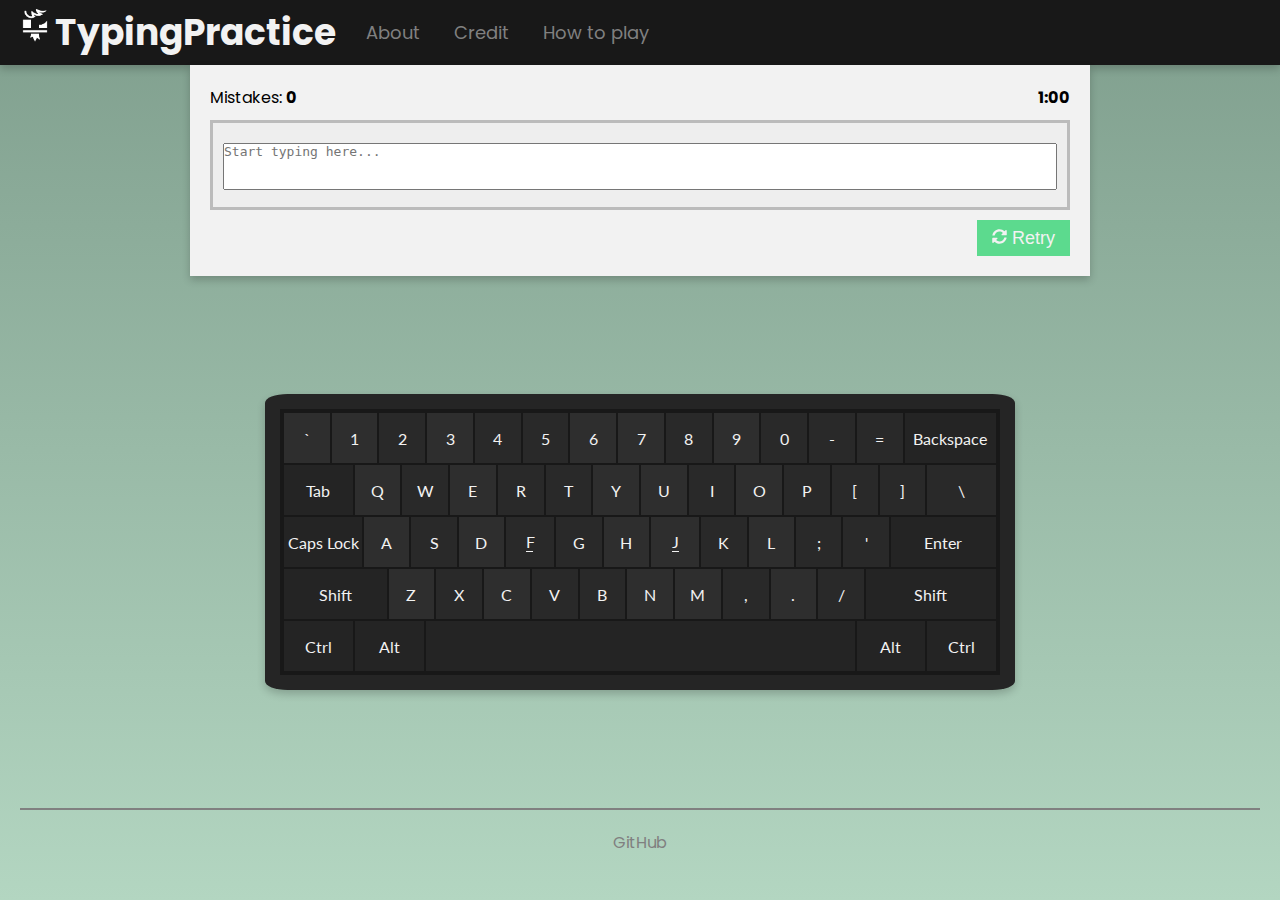
==== index.html @ 2817e71d "Add files via upload" ====
<!DOCTYPE html>
<html lang="en">

    <head>
        <meta charset="UTF-8">
        <meta name="viewport" content="width=device-width, initial-scale=1.0">
        <title>TypingPractice</title>
        <link rel="stylesheet" href="css/style.css">
        <link rel="stylesheet" href="https://fonts.googleapis.com/css?family=Poppins">
        <link rel="icon" type="image/x-icon" href="images/favicon.png">
    </head>

    <body>

        <header>
            <nav>
                <a id="home" href="index.html" onmouseover="hover_h1()" onmouseout="unhover_h1()">
                    <img id="icon" src="images/icon.png" alt="Icon">
                    <h1>TypingPractice</h1>
                </a>
                <div id="hamburger-menu">
                    <div class="bar"></div>
                    <div class="bar"></div>
                    <div class="bar"></div>
                </div>
                <div class="nav-responsive">
                    <a href="about.html">About</a>
                    <a href="credit.html">Credit</a>
                    <a href="howtoplay.html">How to play</a>
                </div>
            </nav>
        </header>

        <main>
            <div id="typing-area">
                <div id="performance-details">
                    <p>Mistakes: <span id="mistakes">0</span></p>
                    <time id="timer"></time>
                </div>
                <div id="text-box">
                    <p id="text-generator"></p>
                    <textarea id="text-input" rows="3" placeholder="Start typing here..."></textarea>
                </div>
                <button id="retry" onclick="resetGame()">
                    <svg xmlns="http://www.w3.org/2000/svg" viewBox="0 0 512 512">
                        <!-- Font Awesome Pro 5.15.4 by @fontawesome - https://fontawesome.com License - https://fontawesome.com/license (Commercial License) -->
                        <path d="M370.72 133.28C339.458 104.008 298.888 87.962 255.848 88c-77.458.068-144.328 53.178-162.791 126.85-1.344 5.363-6.122 9.15-11.651 9.15H24.103c-7.498 0-13.194-6.807-11.807-14.176C33.933 94.924 134.813 8 256 8c66.448 0 126.791 26.136 171.315 68.685L463.03 40.97C478.149 25.851 504 36.559 504 57.941V192c0 13.255-10.745 24-24 24H345.941c-21.382 0-32.09-25.851-16.971-40.971l41.75-41.749zM32 296h134.059c21.382 0 32.09 25.851 16.971 40.971l-41.75 41.75c31.262 29.273 71.835 45.319 114.876 45.28 77.418-.07 144.315-53.144 162.787-126.849 1.344-5.363 6.122-9.15 11.651-9.15h57.304c7.498 0 13.194 6.807 11.807 14.176C478.067 417.076 377.187 504 256 504c-66.448 0-126.791-26.136-171.315-68.685L48.97 471.03C33.851 486.149 8 475.441 8 454.059V320c0-13.255 10.745-24 24-24z"/>
                    </svg>
                    Retry
                </button>
                <div id="result-details">
                    <h2>Result</h2>
                    <hr>
                    <div>
                        <p>Accuracy: <span id="accuracy"></span></p>
                        <p>WPM: <span id="wpm"></span></p>
                    </div>
                    <details>
                        <summary>More details</summary>
                        <p>Details...</p>
                    </details>
                </div>
            </div>

            <div id="keyboard-area">
                <div id="keyboard-box">
                    <div id="keyboard-frame">
                        <div class="keyboard-rows">
                            <span class="key light-theme">`</span>
                            <span class="key light-theme">1</span>
                            <span class="key dark-theme">2</span>
                            <span class="key light-theme">3</span>
                            <span class="key dark-theme">4</span>
                            <span class="key dark-theme">5</span>
                            <span class="key light-theme">6</span>
                            <span class="key light-theme">7</span>
                            <span class="key dark-theme">8</span>
                            <span class="key light-theme">9</span>
                            <span class="key dark-theme">0</span>
                            <span class="key dark-theme">-</span>
                            <span class="key dark-theme">=</span>
                            <span class="key" id="backspace">Backspace</span>
                        </div>
                        <div class="keyboard-rows">
                            <span class="key" id="tab">Tab</span>
                            <span class="key light-theme">Q</span>
                            <span class="key dark-theme">W</span>
                            <span class="key light-theme">E</span>
                            <span class="key dark-theme">R</span>
                            <span class="key dark-theme">T</span>
                            <span class="key light-theme">Y</span>
                            <span class="key light-theme">U</span>
                            <span class="key dark-theme">I</span>
                            <span class="key light-theme">O</span>
                            <span class="key dark-theme">P</span>
                            <span class="key dark-theme">[</span>
                            <span class="key dark-theme">]</span>
                            <span class="key dark-theme" id="backslash">\</span>
                        </div>
                        <div class="keyboard-rows">
                            <span class="key" id="caps-lock">Caps Lock</span> <!-- Caps lock is broken lol -->
                            <span class="key light-theme">A</span>
                            <span class="key dark-theme">S</span>
                            <span class="key light-theme">D</span>
                            <span class="key dark-theme key-bumps-display">F<div class="key-bumps"></div></span>
                            <span class="key dark-theme">G</span>
                            <span class="key light-theme">H</span>
                            <span class="key light-theme key-bumps-display">J<div class="key-bumps"></div></span>
                            <span class="key dark-theme">K</span>
                            <span class="key light-theme">L</span>
                            <span class="key dark-theme">;</span>
                            <span class="key dark-theme">'</span>
                            <span class="key" id="enter">Enter</span>
                        </div>
                        <div class="keyboard-rows">
                            <span class="key" id="shift-left">Shift</span>
                            <span class="key light-theme">Z</span>
                            <span class="key dark-theme">X</span>
                            <span class="key light-theme">C</span>
                            <span class="key dark-theme">V</span>
                            <span class="key dark-theme">B</span>
                            <span class="key light-theme">N</span>
                            <span class="key light-theme">M</span>
                            <span class="key dark-theme">,</span>
                            <span class="key light-theme">.</span>
                            <span class="key dark-theme">/</span>
                            <span class="key" id="shift-right">Shift</span>
                        </div>
                        <div class="keyboard-rows">
                            <span class="key" id="ctrl-left">Ctrl</span>
                            <span class="key" id="alt-left">Alt</span>
                            <span class="key" id="space"></span>
                            <span class="key" id="alt-right">Alt</span>
                            <span class="key" id="ctrl-right">Ctrl</span>
                        </div>
                    </div>
                </div>
            </div>

            <footer>
                <hr>
                <section id="footer-section">
                    <a href="https://github.com/FrumentumMC/TypingPractice">GitHub</a>
                </section>
            </footer>
        </main>

        <script src="javascript/script.js"></script>
        <script src="javascript/game.js"></script>
        <script src="javascript/keyboard.js"></script>
    </body>

</html>
---- css/style.css ----
@import url('https://fonts.googleapis.com/css2?family=Lato:wght@100;300;400;700&display=swap');

* {
    box-sizing: border-box;
    padding: 0;
    margin: 0;
}

body {
    padding: 0;
    margin: 0;
    font-family: "Poppins", sans-serif;
    background: linear-gradient(#7f9e8d, #b3d6c1);
    min-height: 100vh;
}

header {
    background-color: #181818;
    box-shadow: 0 4px 8px 0 rgba(0, 0, 0, 0.2);
}

nav {
    display: flex;
    align-items: center;
}

nav a {
    margin: 5px;
    padding: 0 10px;
    font-size: 1.125em;
    color: #808080;
    text-decoration: none;
}

nav a:hover {color: #f2f2f2;}

main {
    min-height: 90vh;
    width: 100%;
    display: flex;
    justify-content: center;
    flex-flow: row wrap;
    align-content: space-between;
}

time {font-weight: bold;}

textarea {
    resize: none;
    width: 100%;
    font-size: 1em;
}

footer {
    width: 100%;
    padding: 0 20px;
}

footer hr {
    border: solid #808080 1px;
    background-color: #808080;
    margin: 0;
}

.bar {
    width: 25px;
    height: 3px;
    margin: 5px auto;
    background-color: #f2f2f2;
}

.nav-responsive.nav-active {
    display: grid;
    position: absolute;
    padding-bottom: 5px;
    top: 50px;
    width: 100%;
    background-color: #181818;
}

.keyboard-rows {display: flex;}

.key {
    display: flex;
    width: 50px;
    height: 50px;
    margin: 1px;
    justify-content: center;
    align-items: center;
    color: #f2f2f2;
    background-color: #242424;
}

.light-theme {background-color: #2e2e2e;}

.dark-theme {background-color: #292929;}

.key-bumps-display {
    display: grid;
    padding: 15px;
}

.key-bumps {
    width: 7px;
    height: 1px;
    background-color: #f2f2f2;
}

.active-keys {background-color: #c4b637;}

.success {
    color: #181818;
    text-decoration-line: underline;
}

.fail {
    color: #181818;
    background-color: #cc7070;
}

#home {
    display: flex;
    color: #f2f2f2;
}

#home img {
    width: 40px;
    height: 40px;
}

#home:hover {color: #c4b637;}

#hamburger-menu {
    display: none;
    cursor: pointer;
    padding: 11px 15px;
}

#hamburger-menu:hover div {background-color: #c4b637;}

#typing-area {
    max-width: 900px;
    width: 100%;
    margin: auto;
    padding: 20px;
    background-color: #f2f2f2;
    box-shadow: 0 4px 8px 0 rgba(0, 0, 0, 0.2);
}

#page {
    margin-bottom: 20px;
    padding: 20px;
    max-width: 900px;
    width: 100%;
    background-color: #f2f2f2;
    box-shadow: 0 4px 8px 0 rgba(0, 0, 0, 0.2);
}

#performance-details {
    display: flex;
    justify-content: space-between;
}

#performance-details p {margin: 0;}

#performance-details span {font-weight: bold;}

#text-box {
    padding: 10px;
    margin-top: 10px;
    background-color: #eeeeee;
    border: solid #bbbbbb;
}

#text-generator {
    font-size: 1.5em;
    color: #808080;
    padding-bottom: 10px;
}

#retry {
    margin-top: 10px;
    float: right;
    border: none;
    font-size: 1.125em;
    padding: 7.5px 15px;
    color: #f2f2f2;
    background-color: #5cda8e;
}

#retry svg {
    fill: #f2f2f2;
    width: 15px;
}

#result-details {
    display: none;
    padding-top: 60px;
    text-align: center;
}

#result-details hr {margin: 10px 0;}

#result-details div {
    display: flex;
    justify-content: space-around;
}

#result-details span {
    font-weight: bold;
    font-size: 1.5em;
}

#keyboard-area {
    padding: 20px 0;
    width: 100%;
}

#keyboard-box {
    width: 750px;
    margin: auto;
    padding: 15px;
    box-shadow: 0 4px 8px 0 rgba(0, 0, 0, 0.2);
    border-radius: 3%;
    background-color: #252525;
    font-family: "Lato", sans-serif;
}

#keyboard-frame {
    background-color: #181818;
    border: solid #181818;
}

#backspace {width: 100px;}

#tab, #backslash, #ctrl-left, #alt-left, #alt-right, #ctrl-right {width: 75px;}

#caps-lock {width: 86px;}

#enter {width: 116px;}

#shift-left {width: 112px;}

#shift-right {width: 142px;}

#space {width: 468px;}

#footer-section {
    display: flex;
    justify-content: center;
}

#footer-section a {
    margin: 20px 10px;
    color: #808080;
    text-decoration: none;
}

#footer-section a:hover {color: #f2f2f2;}

@media (max-width: 749px) {
    nav {justify-content: space-between;}
    #hamburger-menu {display: block;}
    .nav-responsive {display: none;}
    #keyboard-area {display: none;}
}
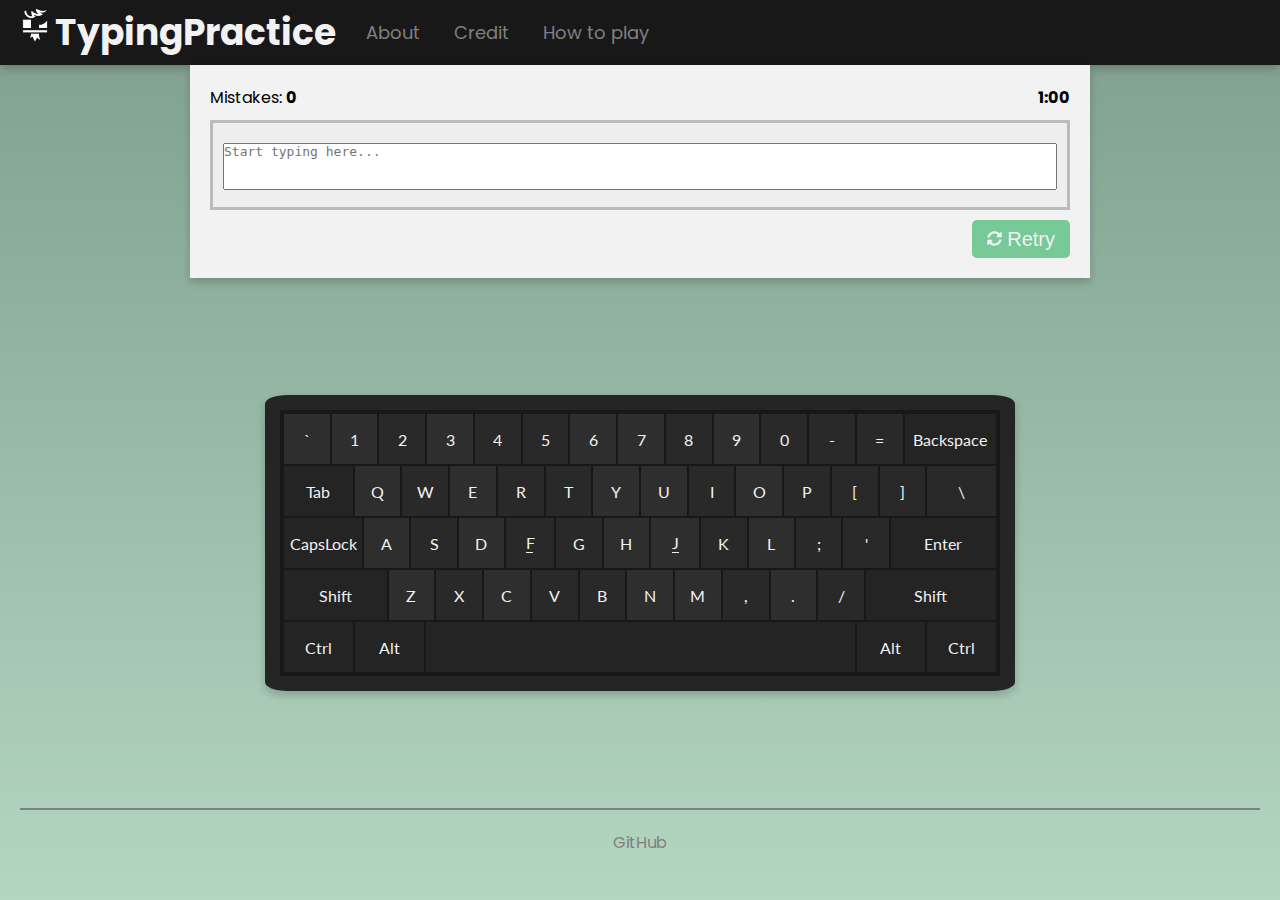
==== commit 33c9bc05: "Add files via upload" ====
--- a/index.html
+++ b/index.html
@@ -34,7 +34,7 @@
         <main>
             <div id="typing-area">
                 <div id="performance-details">
-                    <p>Mistakes: <span id="mistakes">0</span></p>
+                    <p>Mistakes: <strong><span id="mistakes">0</span></strong></p>
                     <time id="timer"></time>
                 </div>
                 <div id="text-box">
@@ -98,7 +98,7 @@
                             <span class="key dark-theme" id="backslash">\</span>
                         </div>
                         <div class="keyboard-rows">
-                            <span class="key" id="caps-lock">Caps Lock</span> <!-- Caps lock is broken lol -->
+                            <span class="key" id="caps-lock">CapsLock</span>
                             <span class="key light-theme">A</span>
                             <span class="key dark-theme">S</span>
                             <span class="key light-theme">D</span>
--- a/css/style.css
+++ b/css/style.css
@@ -1,3 +1,4 @@
+@import url('https://fonts.googleapis.com/css2?family=Roboto+Mono&display=swap');
 @import url('https://fonts.googleapis.com/css2?family=Lato:wght@100;300;400;700&display=swap');
 
 * {
@@ -9,9 +10,9 @@
 body {
     padding: 0;
     margin: 0;
-    font-family: "Poppins", sans-serif;
     background: linear-gradient(#7f9e8d, #b3d6c1);
     min-height: 100vh;
+    font-family: 'Poppins', sans-serif;
 }
 
 header {
@@ -163,8 +164,6 @@
 
 #performance-details p {margin: 0;}
 
-#performance-details span {font-weight: bold;}
-
 #text-box {
     padding: 10px;
     margin-top: 10px;
@@ -173,25 +172,29 @@
 }
 
 #text-generator {
-    font-size: 1.5em;
+    font-size: 1.25em;
     color: #808080;
     padding-bottom: 10px;
+    font-family: 'Roboto Mono', monospace;
 }
 
 #retry {
     margin-top: 10px;
     float: right;
     border: none;
-    font-size: 1.125em;
+    border-radius: 5px;
+    font-size: 1.25em;
     padding: 7.5px 15px;
     color: #f2f2f2;
-    background-color: #5cda8e;
+    background-color: #77c998;
 }
 
 #retry svg {
     fill: #f2f2f2;
     width: 15px;
 }
+
+#retry:hover {background-color: #46dd83;}
 
 #result-details {
     display: none;
@@ -214,6 +217,7 @@
 #keyboard-area {
     padding: 20px 0;
     width: 100%;
+    font-family: 'Lato', sans-serif;
 }
 
 #keyboard-box {
@@ -223,7 +227,6 @@
     box-shadow: 0 4px 8px 0 rgba(0, 0, 0, 0.2);
     border-radius: 3%;
     background-color: #252525;
-    font-family: "Lato", sans-serif;
 }
 
 #keyboard-frame {
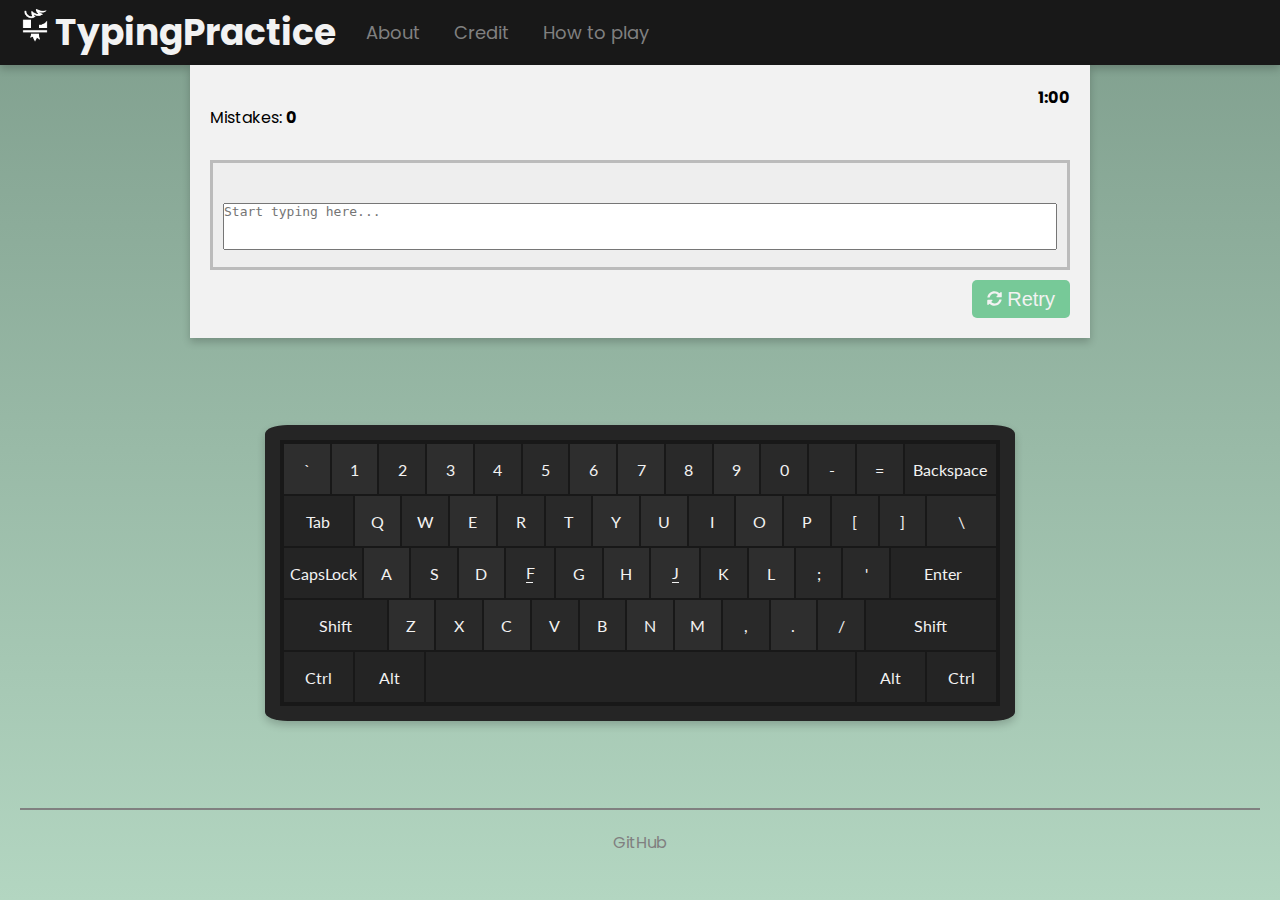
==== commit 8e5cfd9b: "Add files via upload" ====
--- a/index.html
+++ b/index.html
@@ -55,10 +55,9 @@
                         <p>Accuracy: <span id="accuracy"></span></p>
                         <p>WPM: <span id="wpm"></span></p>
                     </div>
-                    <details>
-                        <summary>More details</summary>
-                        <p>Details...</p>
-                    </details>
+                    <div>
+                        <p>Score: <span id="score"></span></p>
+                    </div>
                 </div>
             </div>
 
--- a/css/style.css
+++ b/css/style.css
@@ -155,6 +155,18 @@
     width: 100%;
     background-color: #f2f2f2;
     box-shadow: 0 4px 8px 0 rgba(0, 0, 0, 0.2);
+}
+
+#page h2, p {
+    padding: 20px 0;
+}
+
+#page hr {
+    margin: 20px 0;
+}
+
+#page h3 {
+    padding: 10px 0;
 }
 
 #performance-details {
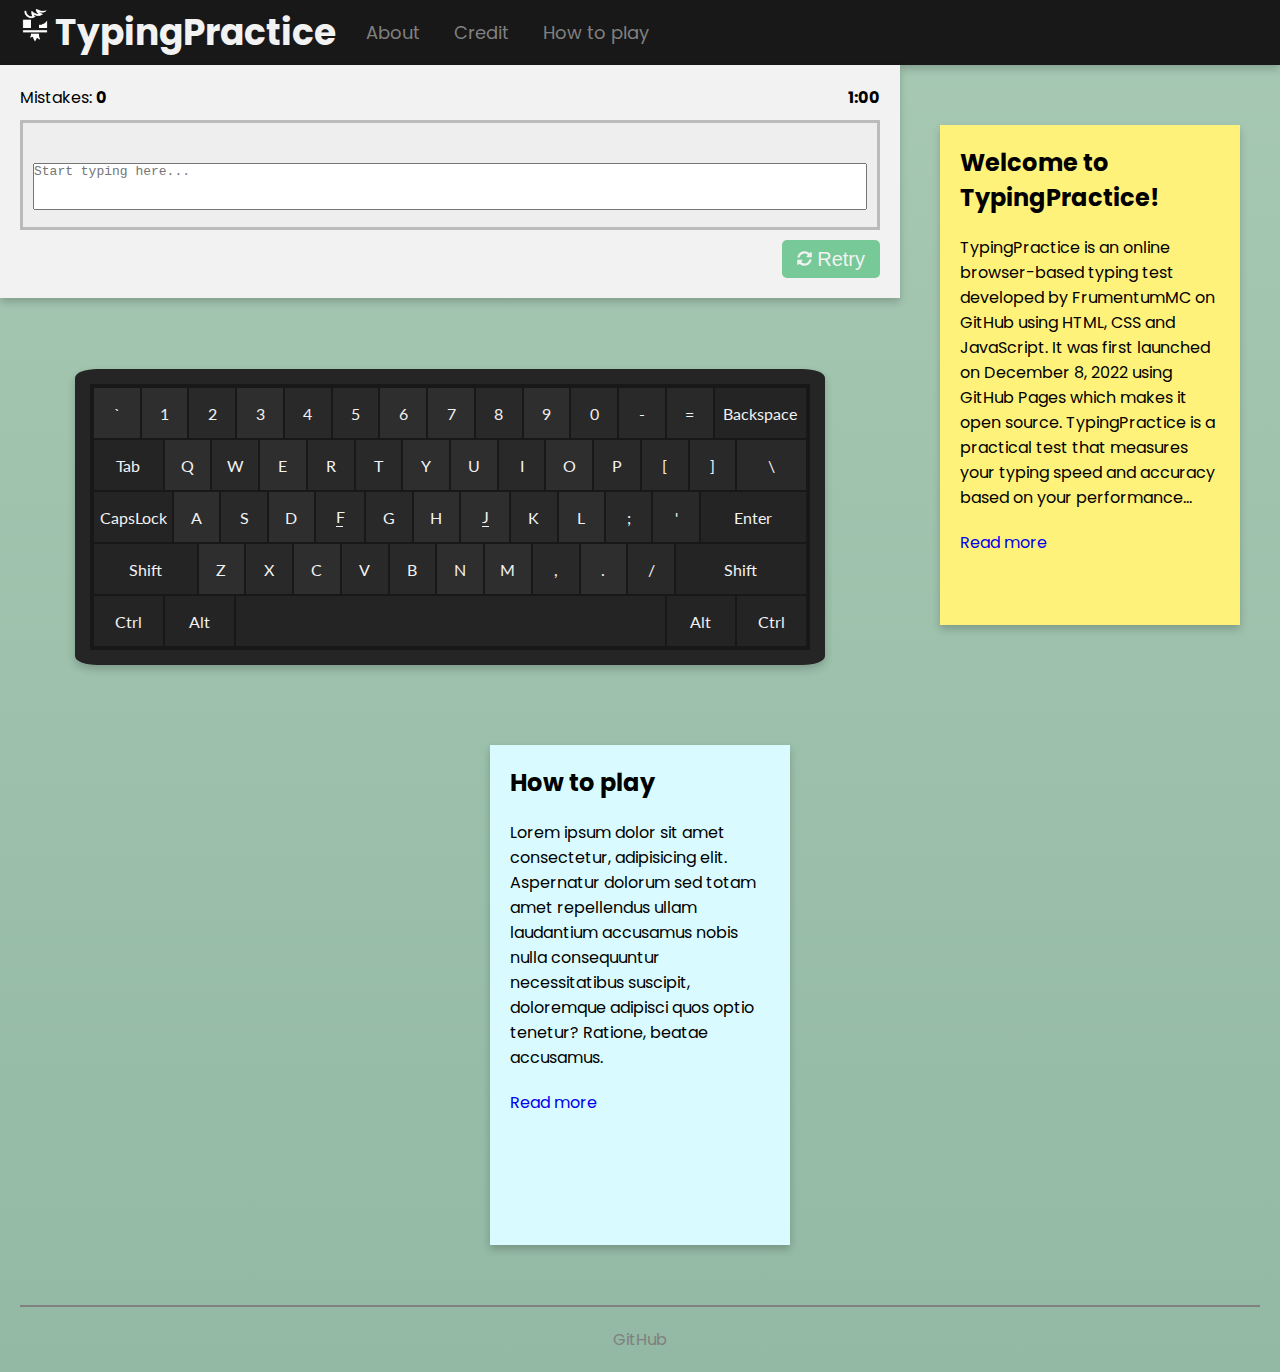
==== commit ef1fa210: "Add files via upload" ====
--- a/index.html
+++ b/index.html
@@ -6,8 +6,7 @@
         <meta name="viewport" content="width=device-width, initial-scale=1.0">
         <title>TypingPractice</title>
         <link rel="stylesheet" href="css/style.css">
-        <link rel="stylesheet" href="https://fonts.googleapis.com/css?family=Poppins">
-        <link rel="icon" type="image/x-icon" href="images/favicon.png">
+        <link rel="icon" type="image/x-icon" href="media/favicon.png">
     </head>
 
     <body>
@@ -15,7 +14,7 @@
         <header>
             <nav>
                 <a id="home" href="index.html" onmouseover="hover_h1()" onmouseout="unhover_h1()">
-                    <img id="icon" src="images/icon.png" alt="Icon">
+                    <img id="icon" src="media/icon.png" alt="Icon">
                     <h1>TypingPractice</h1>
                 </a>
                 <div id="hamburger-menu">
@@ -32,109 +31,129 @@
         </header>
 
         <main>
-            <div id="typing-area">
-                <div id="performance-details">
-                    <p>Mistakes: <strong><span id="mistakes">0</span></strong></p>
-                    <time id="timer"></time>
-                </div>
-                <div id="text-box">
-                    <p id="text-generator"></p>
-                    <textarea id="text-input" rows="3" placeholder="Start typing here..."></textarea>
-                </div>
-                <button id="retry" onclick="resetGame()">
-                    <svg xmlns="http://www.w3.org/2000/svg" viewBox="0 0 512 512">
-                        <!-- Font Awesome Pro 5.15.4 by @fontawesome - https://fontawesome.com License - https://fontawesome.com/license (Commercial License) -->
-                        <path d="M370.72 133.28C339.458 104.008 298.888 87.962 255.848 88c-77.458.068-144.328 53.178-162.791 126.85-1.344 5.363-6.122 9.15-11.651 9.15H24.103c-7.498 0-13.194-6.807-11.807-14.176C33.933 94.924 134.813 8 256 8c66.448 0 126.791 26.136 171.315 68.685L463.03 40.97C478.149 25.851 504 36.559 504 57.941V192c0 13.255-10.745 24-24 24H345.941c-21.382 0-32.09-25.851-16.971-40.971l41.75-41.749zM32 296h134.059c21.382 0 32.09 25.851 16.971 40.971l-41.75 41.75c31.262 29.273 71.835 45.319 114.876 45.28 77.418-.07 144.315-53.144 162.787-126.849 1.344-5.363 6.122-9.15 11.651-9.15h57.304c7.498 0 13.194 6.807 11.807 14.176C478.067 417.076 377.187 504 256 504c-66.448 0-126.791-26.136-171.315-68.685L48.97 471.03C33.851 486.149 8 475.441 8 454.059V320c0-13.255 10.745-24 24-24z"/>
-                    </svg>
-                    Retry
-                </button>
-                <div id="result-details">
-                    <h2>Result</h2>
-                    <hr>
-                    <div>
-                        <p>Accuracy: <span id="accuracy"></span></p>
-                        <p>WPM: <span id="wpm"></span></p>
+            <aside id="welcome">
+                <h2>Welcome to TypingPractice!</h2>
+                <p>TypingPractice is an online browser-based typing test developed by FrumentumMC on GitHub using HTML, CSS and JavaScript. It was first launched on December 8, 2022 using GitHub Pages which makes it open source. TypingPractice is a practical test that measures your typing speed and accuracy based on your performance...</p>
+                <a href="about.html">Read more</a>
+            </aside>
+
+            <section id="practice-area">
+                <div id="typing-area">
+                    <div id="performance-details">
+                        <p>Mistakes: <strong><span id="mistakes">0</span></strong></p>
+                        <time id="timer"></time>
                     </div>
-                    <div>
-                        <p>Score: <span id="score"></span></p>
+                    <div id="text-box">
+                        <p id="text-generator"></p>
+                        <textarea id="text-input" rows="3" placeholder="Start typing here..."></textarea>
                     </div>
-                </div>
-            </div>
-
-            <div id="keyboard-area">
-                <div id="keyboard-box">
-                    <div id="keyboard-frame">
-                        <div class="keyboard-rows">
-                            <span class="key light-theme">`</span>
-                            <span class="key light-theme">1</span>
-                            <span class="key dark-theme">2</span>
-                            <span class="key light-theme">3</span>
-                            <span class="key dark-theme">4</span>
-                            <span class="key dark-theme">5</span>
-                            <span class="key light-theme">6</span>
-                            <span class="key light-theme">7</span>
-                            <span class="key dark-theme">8</span>
-                            <span class="key light-theme">9</span>
-                            <span class="key dark-theme">0</span>
-                            <span class="key dark-theme">-</span>
-                            <span class="key dark-theme">=</span>
-                            <span class="key" id="backspace">Backspace</span>
+                    <button id="retry" onclick="resetGame()">
+                        <svg xmlns="http://www.w3.org/2000/svg" viewBox="0 0 512 512">
+                            <!-- Font Awesome Pro 5.15.4 by @fontawesome - https://fontawesome.com License - https://fontawesome.com/license (Commercial License) -->
+                            <path d="M370.72 133.28C339.458 104.008 298.888 87.962 255.848 88c-77.458.068-144.328 53.178-162.791 126.85-1.344 5.363-6.122 9.15-11.651 9.15H24.103c-7.498 0-13.194-6.807-11.807-14.176C33.933 94.924 134.813 8 256 8c66.448 0 126.791 26.136 171.315 68.685L463.03 40.97C478.149 25.851 504 36.559 504 57.941V192c0 13.255-10.745 24-24 24H345.941c-21.382 0-32.09-25.851-16.971-40.971l41.75-41.749zM32 296h134.059c21.382 0 32.09 25.851 16.971 40.971l-41.75 41.75c31.262 29.273 71.835 45.319 114.876 45.28 77.418-.07 144.315-53.144 162.787-126.849 1.344-5.363 6.122-9.15 11.651-9.15h57.304c7.498 0 13.194 6.807 11.807 14.176C478.067 417.076 377.187 504 256 504c-66.448 0-126.791-26.136-171.315-68.685L48.97 471.03C33.851 486.149 8 475.441 8 454.059V320c0-13.255 10.745-24 24-24z"/>
+                        </svg>
+                        Retry
+                    </button>
+                    <div id="result-details">
+                        <h2>Result</h2>
+                        <hr>
+                        <div>
+                            <p>Accuracy: <span id="accuracy"></span></p>
+                            <p>WPM: <span id="wpm"></span></p>
                         </div>
-                        <div class="keyboard-rows">
-                            <span class="key" id="tab">Tab</span>
-                            <span class="key light-theme">Q</span>
-                            <span class="key dark-theme">W</span>
-                            <span class="key light-theme">E</span>
-                            <span class="key dark-theme">R</span>
-                            <span class="key dark-theme">T</span>
-                            <span class="key light-theme">Y</span>
-                            <span class="key light-theme">U</span>
-                            <span class="key dark-theme">I</span>
-                            <span class="key light-theme">O</span>
-                            <span class="key dark-theme">P</span>
-                            <span class="key dark-theme">[</span>
-                            <span class="key dark-theme">]</span>
-                            <span class="key dark-theme" id="backslash">\</span>
-                        </div>
-                        <div class="keyboard-rows">
-                            <span class="key" id="caps-lock">CapsLock</span>
-                            <span class="key light-theme">A</span>
-                            <span class="key dark-theme">S</span>
-                            <span class="key light-theme">D</span>
-                            <span class="key dark-theme key-bumps-display">F<div class="key-bumps"></div></span>
-                            <span class="key dark-theme">G</span>
-                            <span class="key light-theme">H</span>
-                            <span class="key light-theme key-bumps-display">J<div class="key-bumps"></div></span>
-                            <span class="key dark-theme">K</span>
-                            <span class="key light-theme">L</span>
-                            <span class="key dark-theme">;</span>
-                            <span class="key dark-theme">'</span>
-                            <span class="key" id="enter">Enter</span>
-                        </div>
-                        <div class="keyboard-rows">
-                            <span class="key" id="shift-left">Shift</span>
-                            <span class="key light-theme">Z</span>
-                            <span class="key dark-theme">X</span>
-                            <span class="key light-theme">C</span>
-                            <span class="key dark-theme">V</span>
-                            <span class="key dark-theme">B</span>
-                            <span class="key light-theme">N</span>
-                            <span class="key light-theme">M</span>
-                            <span class="key dark-theme">,</span>
-                            <span class="key light-theme">.</span>
-                            <span class="key dark-theme">/</span>
-                            <span class="key" id="shift-right">Shift</span>
-                        </div>
-                        <div class="keyboard-rows">
-                            <span class="key" id="ctrl-left">Ctrl</span>
-                            <span class="key" id="alt-left">Alt</span>
-                            <span class="key" id="space"></span>
-                            <span class="key" id="alt-right">Alt</span>
-                            <span class="key" id="ctrl-right">Ctrl</span>
+                        <div>
+                            <p>Score: <span id="score"></span></p>
                         </div>
                     </div>
                 </div>
-            </div>
+    
+                <div id="keyboard-area">
+                    <div id="keyboard-box">
+                        <div id="keyboard-frame">
+                            <div class="keyboard-rows">
+                                <span class="key light-theme">`</span>
+                                <span class="key light-theme">1</span>
+                                <span class="key dark-theme">2</span>
+                                <span class="key light-theme">3</span>
+                                <span class="key dark-theme">4</span>
+                                <span class="key dark-theme">5</span>
+                                <span class="key light-theme">6</span>
+                                <span class="key light-theme">7</span>
+                                <span class="key dark-theme">8</span>
+                                <span class="key light-theme">9</span>
+                                <span class="key dark-theme">0</span>
+                                <span class="key dark-theme">-</span>
+                                <span class="key dark-theme">=</span>
+                                <span class="key" id="backspace">Backspace</span>
+                            </div>
+                            <div class="keyboard-rows">
+                                <span class="key" id="tab">Tab</span>
+                                <span class="key light-theme">Q</span>
+                                <span class="key dark-theme">W</span>
+                                <span class="key light-theme">E</span>
+                                <span class="key dark-theme">R</span>
+                                <span class="key dark-theme">T</span>
+                                <span class="key light-theme">Y</span>
+                                <span class="key light-theme">U</span>
+                                <span class="key dark-theme">I</span>
+                                <span class="key light-theme">O</span>
+                                <span class="key dark-theme">P</span>
+                                <span class="key dark-theme">[</span>
+                                <span class="key dark-theme">]</span>
+                                <span class="key dark-theme" id="backslash">\</span>
+                            </div>
+                            <div class="keyboard-rows">
+                                <span class="key" id="caps-lock">CapsLock</span>
+                                <span class="key light-theme">A</span>
+                                <span class="key dark-theme">S</span>
+                                <span class="key light-theme">D</span>
+                                <span class="key dark-theme key-bumps-display">F<div class="key-bumps"></div></span>
+                                <span class="key dark-theme">G</span>
+                                <span class="key light-theme">H</span>
+                                <span class="key light-theme key-bumps-display">J<div class="key-bumps"></div></span>
+                                <span class="key dark-theme">K</span>
+                                <span class="key light-theme">L</span>
+                                <span class="key dark-theme">;</span>
+                                <span class="key dark-theme">'</span>
+                                <span class="key" id="enter">Enter</span>
+                            </div>
+                            <div class="keyboard-rows">
+                                <span class="key" id="shift-left">Shift</span>
+                                <span class="key light-theme">Z</span>
+                                <span class="key dark-theme">X</span>
+                                <span class="key light-theme">C</span>
+                                <span class="key dark-theme">V</span>
+                                <span class="key dark-theme">B</span>
+                                <span class="key light-theme">N</span>
+                                <span class="key light-theme">M</span>
+                                <span class="key dark-theme">,</span>
+                                <span class="key light-theme">.</span>
+                                <span class="key dark-theme">/</span>
+                                <span class="key" id="shift-right">Shift</span>
+                            </div>
+                            <div class="keyboard-rows">
+                                <span class="key" id="ctrl-left">Ctrl</span>
+                                <span class="key" id="alt-left">Alt</span>
+                                <span class="key" id="space"></span>
+                                <span class="key" id="alt-right">Alt</span>
+                                <span class="key" id="ctrl-right">Ctrl</span>
+                            </div>
+                        </div>
+                    </div>
+                </div>
+            </section>
+
+            <aside id="welcome-fixed">
+                <h2>Welcome to TypingPractice!</h2>
+                <p>TypingPractice is an online browser-based typing test developed by FrumentumMC on GitHub using HTML, CSS and JavaScript. It was first launched on December 8, 2022 using GitHub Pages which makes it open source. TypingPractice is a practical test that measures your typing speed and accuracy based on your performance...</p>
+                <a href="about.html">Read more</a>
+            </aside>
+
+            <aside>
+                <h2>How to play</h2>
+                <p>Lorem ipsum dolor sit amet consectetur, adipisicing elit. Aspernatur dolorum sed totam amet repellendus ullam laudantium accusamus nobis nulla consequuntur necessitatibus suscipit, doloremque adipisci quos optio tenetur? Ratione, beatae accusamus.</p>
+                <a href="howtoplay.html">Read more</a>
+            </aside>
 
             <footer>
                 <hr>
--- a/css/style.css
+++ b/css/style.css
@@ -1,5 +1,6 @@
-@import url('https://fonts.googleapis.com/css2?family=Roboto+Mono&display=swap');
-@import url('https://fonts.googleapis.com/css2?family=Lato:wght@100;300;400;700&display=swap');
+@import url('https://fonts.googleapis.com/css2?family=Lato&family=Poppins&family=Roboto+Mono&display=swap');
+@import url('https://fonts.googleapis.com/css2?family=Lato&family=Roboto+Mono&display=swap');
+@import url('https://fonts.googleapis.com/css2?family=Lato&display=swap');
 
 * {
     box-sizing: border-box;
@@ -10,7 +11,7 @@
 body {
     padding: 0;
     margin: 0;
-    background: linear-gradient(#7f9e8d, #b3d6c1);
+    background: linear-gradient(#a7c9b4, #93b8a3);
     min-height: 100vh;
     font-family: 'Poppins', sans-serif;
 }
@@ -43,6 +44,18 @@
     flex-flow: row wrap;
     align-content: space-between;
 }
+
+aside {
+    height: 500px;
+    max-width: 300px;
+    width: 100%;
+    margin: 60px auto;
+    padding: 20px;
+    background-color: #d9fbff;
+    box-shadow: 0 4px 8px 0 rgba(0, 0, 0, 0.2);
+}
+
+aside a {text-decoration: none;}
 
 time {font-weight: bold;}
 
@@ -139,8 +152,17 @@
 
 #hamburger-menu:hover div {background-color: #c4b637;}
 
+#welcome {background-color: #fff27b;}
+
+#practice-area {
+    min-height: 50vh;
+    max-width: 900px;
+    display: flex;
+    flex-flow: row wrap;
+    align-content: space-between;
+}
+
 #typing-area {
-    max-width: 900px;
     width: 100%;
     margin: auto;
     padding: 20px;
@@ -174,7 +196,7 @@
     justify-content: space-between;
 }
 
-#performance-details p {margin: 0;}
+#performance-details p {padding: 0;}
 
 #text-box {
     padding: 10px;
@@ -260,6 +282,11 @@
 
 #space {width: 468px;}
 
+#welcome-fixed {
+    display: none;
+    background-color: #fff27b;
+}
+
 #footer-section {
     display: flex;
     justify-content: center;
@@ -278,4 +305,9 @@
     #hamburger-menu {display: block;}
     .nav-responsive {display: none;}
     #keyboard-area {display: none;}
+}
+
+@media (max-width: 1580px) {
+    #welcome {display: none;}
+    #welcome-fixed {display: block;}
 }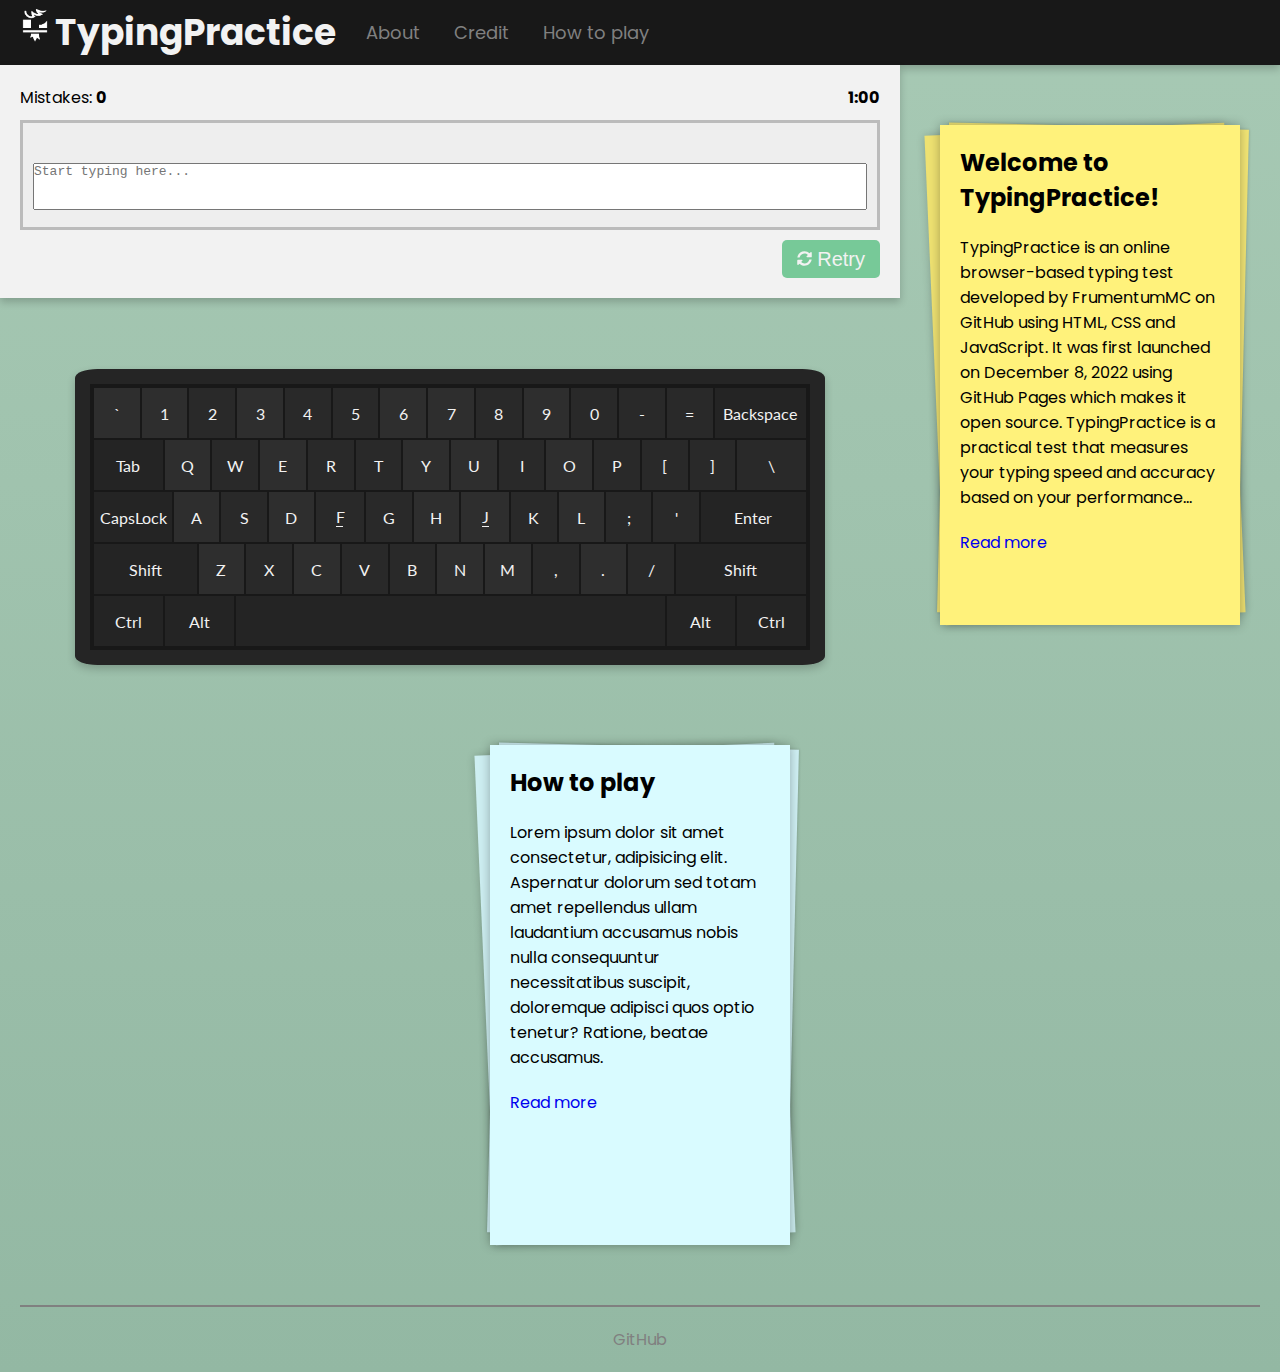
==== commit 0327c5d8: "Add files via upload" ====
--- a/index.html
+++ b/index.html
@@ -66,7 +66,7 @@
                         </div>
                     </div>
                 </div>
-    
+
                 <div id="keyboard-area">
                     <div id="keyboard-box">
                         <div id="keyboard-frame">
--- a/css/style.css
+++ b/css/style.css
@@ -50,9 +50,34 @@
     max-width: 300px;
     width: 100%;
     margin: 60px auto;
+    position: relative;
     padding: 20px;
     background-color: #d9fbff;
-    box-shadow: 0 4px 8px 0 rgba(0, 0, 0, 0.2);
+    box-shadow: 0 0 10px rgba(0, 0, 0, 0.3);
+}
+
+aside:before, aside:after {
+    content: "";
+    height: 98%;
+    position: absolute;
+    width: 100%;
+    z-index: -1;
+}
+
+aside:before {
+    background: #cdeef1;
+    box-shadow: 0 0 8px rgba(0, 0, 0, 0.2);
+    left: -5px;
+    top: 4px;
+    transform: rotate(-2.5deg);
+}
+
+aside:after {
+    background: #d0f1f5;
+    box-shadow: 0 0 3px rgba(0, 0, 0, 0.2);
+    right: -3px;
+    top: 1px;
+    transform: rotate(1.4deg);
 }
 
 aside a {text-decoration: none;}
@@ -90,6 +115,12 @@
     top: 50px;
     width: 100%;
     background-color: #181818;
+}
+
+.strong-link {
+    color: #000000;
+    text-decoration: none;
+    font-weight: bold;
 }
 
 .keyboard-rows {display: flex;}
@@ -153,6 +184,22 @@
 #hamburger-menu:hover div {background-color: #c4b637;}
 
 #welcome {background-color: #fff27b;}
+
+#welcome:before {
+    background: #eee171;
+    box-shadow: 0 0 8px rgba(0, 0, 0, 0.2);
+    left: -5px;
+    top: 4px;
+    transform: rotate(-2.5deg);
+}
+
+#welcome:after {
+    background: #f3e675;
+    box-shadow: 0 0 3px rgba(0, 0, 0, 0.2);
+    right: -3px;
+    top: 1px;
+    transform: rotate(1.4deg);
+}
 
 #practice-area {
     min-height: 50vh;
@@ -287,6 +334,22 @@
     background-color: #fff27b;
 }
 
+#welcome-fixed:before {
+    background: #eee171;
+    box-shadow: 0 0 8px rgba(0, 0, 0, 0.2);
+    left: -5px;
+    top: 4px;
+    transform: rotate(-2.5deg);
+}
+
+#welcome-fixed:after {
+    background: #f3e675;
+    box-shadow: 0 0 3px rgba(0, 0, 0, 0.2);
+    right: -3px;
+    top: 1px;
+    transform: rotate(1.4deg);
+}
+
 #footer-section {
     display: flex;
     justify-content: center;
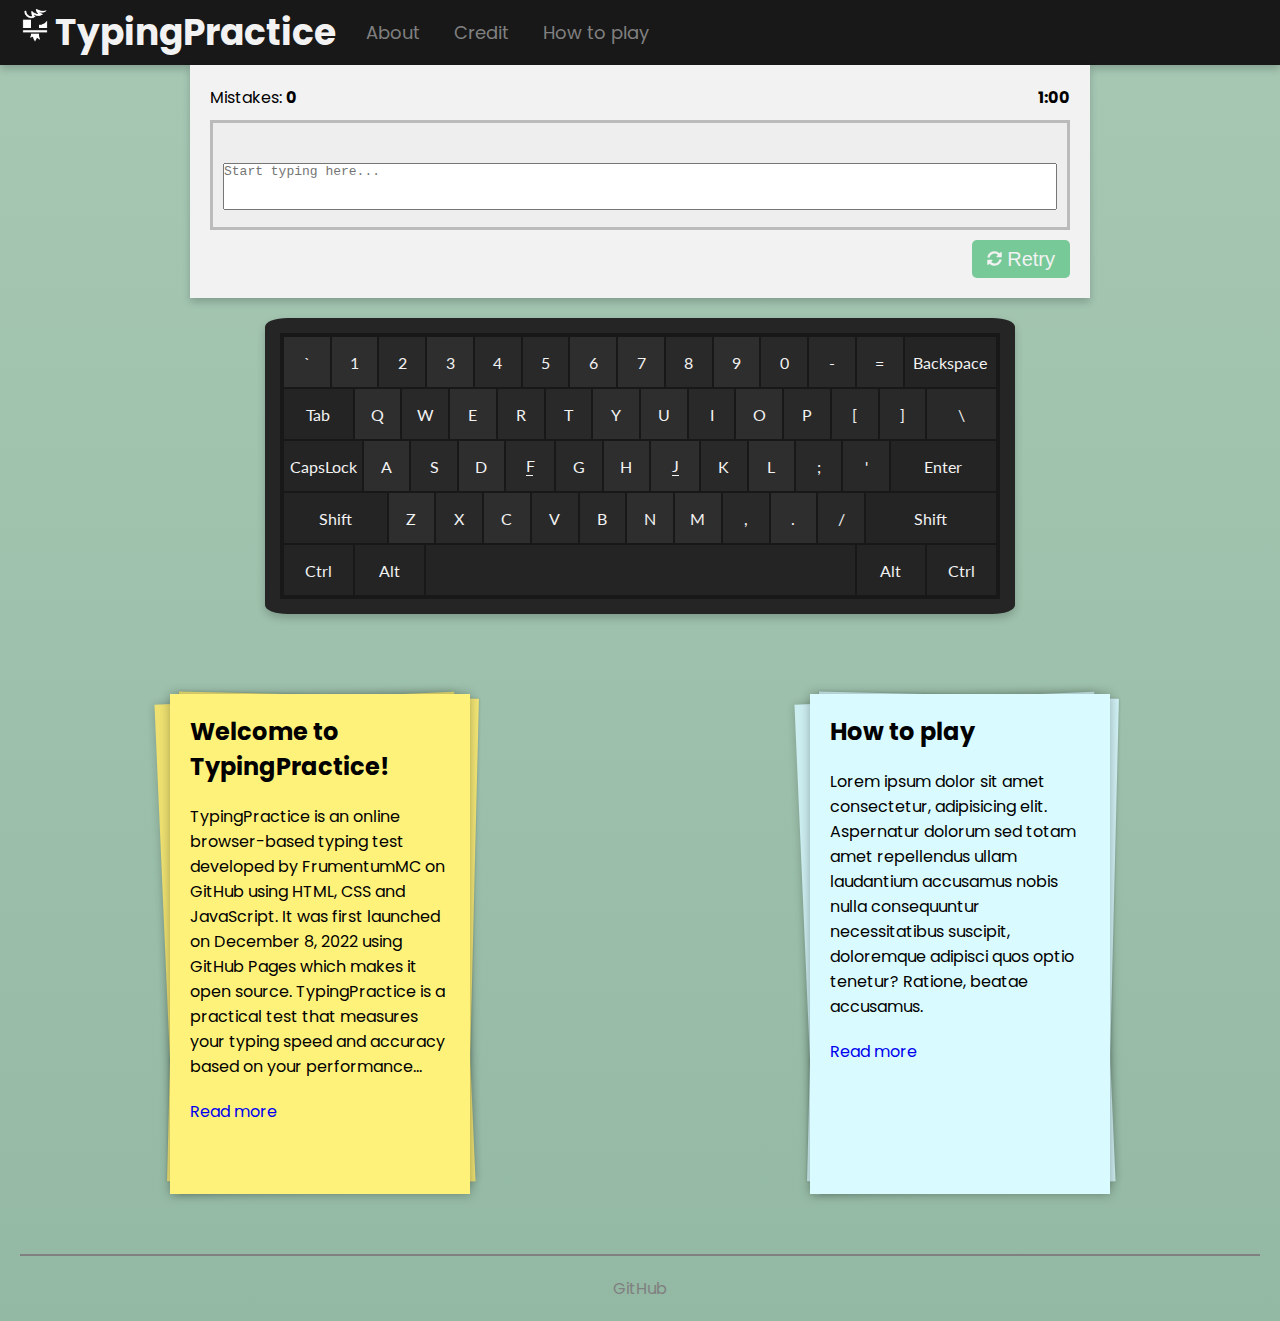
==== commit 8feb0104: "Add files via upload" ====
--- a/index.html
+++ b/index.html
@@ -143,17 +143,25 @@
                 </div>
             </section>
 
-            <aside id="welcome-fixed">
-                <h2>Welcome to TypingPractice!</h2>
-                <p>TypingPractice is an online browser-based typing test developed by FrumentumMC on GitHub using HTML, CSS and JavaScript. It was first launched on December 8, 2022 using GitHub Pages which makes it open source. TypingPractice is a practical test that measures your typing speed and accuracy based on your performance...</p>
-                <a href="about.html">Read more</a>
-            </aside>
-
-            <aside>
+            <aside id="howtoplay">
                 <h2>How to play</h2>
                 <p>Lorem ipsum dolor sit amet consectetur, adipisicing elit. Aspernatur dolorum sed totam amet repellendus ullam laudantium accusamus nobis nulla consequuntur necessitatibus suscipit, doloremque adipisci quos optio tenetur? Ratione, beatae accusamus.</p>
                 <a href="howtoplay.html">Read more</a>
             </aside>
+
+            <section id="aside-fixed">
+                <aside id="welcome-fixed">
+                    <h2>Welcome to TypingPractice!</h2>
+                    <p>TypingPractice is an online browser-based typing test developed by FrumentumMC on GitHub using HTML, CSS and JavaScript. It was first launched on December 8, 2022 using GitHub Pages which makes it open source. TypingPractice is a practical test that measures your typing speed and accuracy based on your performance...</p>
+                    <a href="about.html">Read more</a>
+                </aside>
+
+                <aside id="howtoplay-fixed">
+                    <h2>How to play</h2>
+                    <p>Lorem ipsum dolor sit amet consectetur, adipisicing elit. Aspernatur dolorum sed totam amet repellendus ullam laudantium accusamus nobis nulla consequuntur necessitatibus suscipit, doloremque adipisci quos optio tenetur? Ratione, beatae accusamus.</p>
+                    <a href="howtoplay.html">Read more</a>
+                </aside>
+            </section>
 
             <footer>
                 <hr>
--- a/css/style.css
+++ b/css/style.css
@@ -52,7 +52,6 @@
     margin: 60px auto;
     position: relative;
     padding: 20px;
-    background-color: #d9fbff;
     box-shadow: 0 0 10px rgba(0, 0, 0, 0.3);
 }
 
@@ -62,22 +61,6 @@
     position: absolute;
     width: 100%;
     z-index: -1;
-}
-
-aside:before {
-    background: #cdeef1;
-    box-shadow: 0 0 8px rgba(0, 0, 0, 0.2);
-    left: -5px;
-    top: 4px;
-    transform: rotate(-2.5deg);
-}
-
-aside:after {
-    background: #d0f1f5;
-    box-shadow: 0 0 3px rgba(0, 0, 0, 0.2);
-    right: -3px;
-    top: 1px;
-    transform: rotate(1.4deg);
 }
 
 aside a {text-decoration: none;}
@@ -329,10 +312,27 @@
 
 #space {width: 468px;}
 
-#welcome-fixed {
-    display: none;
-    background-color: #fff27b;
-}
+#howtoplay {background-color: #d9fbff;}
+
+#howtoplay:before {
+    background: #cdeef1;
+    box-shadow: 0 0 8px rgba(0, 0, 0, 0.2);
+    left: -5px;
+    top: 4px;
+    transform: rotate(-2.5deg);
+}
+
+#howtoplay:after {
+    background: #d0f1f5;
+    box-shadow: 0 0 3px rgba(0, 0, 0, 0.2);
+    right: -3px;
+    top: 1px;
+    transform: rotate(1.4deg);
+}
+
+#aside-fixed {display: none;}
+
+#welcome-fixed {background-color: #fff27b;}
 
 #welcome-fixed:before {
     background: #eee171;
@@ -350,6 +350,24 @@
     transform: rotate(1.4deg);
 }
 
+#howtoplay-fixed {background-color: #d9fbff;}
+
+#howtoplay-fixed:before {
+    background: #cdeef1;
+    box-shadow: 0 0 8px rgba(0, 0, 0, 0.2);
+    left: -5px;
+    top: 4px;
+    transform: rotate(-2.5deg);
+}
+
+#howtoplay-fixed:after {
+    background: #d0f1f5;
+    box-shadow: 0 0 3px rgba(0, 0, 0, 0.2);
+    right: -3px;
+    top: 1px;
+    transform: rotate(1.4deg);
+}
+
 #footer-section {
     display: flex;
     justify-content: center;
@@ -362,6 +380,15 @@
 }
 
 #footer-section a:hover {color: #f2f2f2;}
+
+@media (max-width: 1580px) {
+    #aside-fixed {
+        display: flex;
+        width: 100%;
+    }
+    #welcome {display: none;}
+    #howtoplay {display: none;}
+}
 
 @media (max-width: 749px) {
     nav {justify-content: space-between;}
@@ -370,7 +397,6 @@
     #keyboard-area {display: none;}
 }
 
-@media (max-width: 1580px) {
-    #welcome {display: none;}
-    #welcome-fixed {display: block;}
+@media (max-width: 670px) {
+    #aside-fixed {display: block;}
 }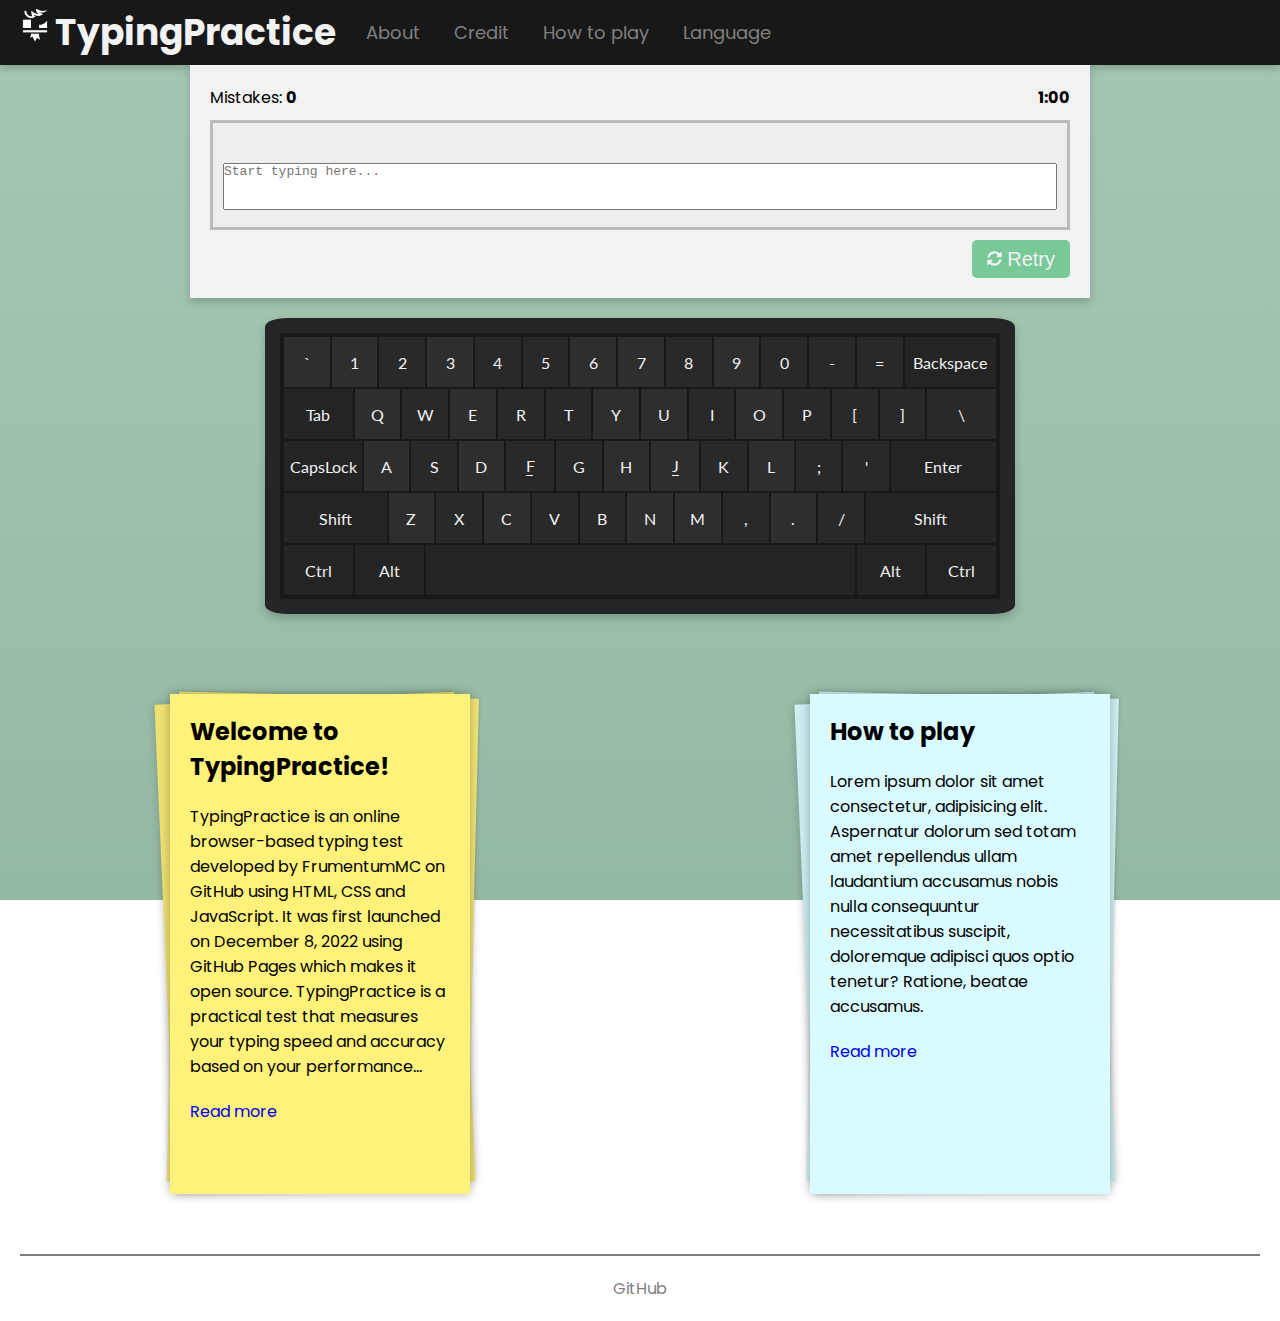
==== commit 5b4ebc88: "Add files via upload" ====
--- a/index.html
+++ b/index.html
@@ -5,7 +5,7 @@
         <meta charset="UTF-8">
         <meta name="viewport" content="width=device-width, initial-scale=1.0">
         <title>TypingPractice</title>
-        <link rel="stylesheet" href="css/style.css">
+        <link rel="stylesheet" type="text/css" href="css/style.css">
         <link rel="icon" type="image/x-icon" href="media/favicon.png">
     </head>
 
@@ -26,6 +26,12 @@
                     <a href="about.html">About</a>
                     <a href="credit.html">Credit</a>
                     <a href="howtoplay.html">How to play</a>
+                    <span id="dropdown">
+                        <button class="dropbtn" onclick="languageDropdown()">Language</button>
+                        <div class="dropdown-content" id="dropdown-id">
+                            <span id="google_translate_element"></span>
+                        </div>
+                    </span>
                 </div>
             </nav>
         </header>
@@ -171,9 +177,10 @@
             </footer>
         </main>
 
-        <script src="javascript/script.js"></script>
-        <script src="javascript/game.js"></script>
-        <script src="javascript/keyboard.js"></script>
+        <script type="text/javascript" src="javascript/script.js"></script>
+        <script type="text/javascript" src="javascript/game.js"></script>
+        <script type="text/javascript" src="javascript/keyboard.js"></script>
+        <script type="text/javascript" src="https://translate.google.com/translate_a/element.js?cb=googleTranslateElementInit"></script>
     </body>
 
 </html>--- a/css/style.css
+++ b/css/style.css
@@ -12,6 +12,8 @@
     padding: 0;
     margin: 0;
     background: linear-gradient(#a7c9b4, #93b8a3);
+    background-repeat: no-repeat;
+    background-attachment: fixed;
     min-height: 100vh;
     font-family: 'Poppins', sans-serif;
 }
@@ -34,7 +36,7 @@
     text-decoration: none;
 }
 
-nav a:hover {color: #f2f2f2;}
+nav a:hover, .dropbtn:hover {color: #f2f2f2;}
 
 main {
     min-height: 90vh;
@@ -99,6 +101,23 @@
     width: 100%;
     background-color: #181818;
 }
+
+.dropbtn {
+    border: none;
+    margin: 5px;
+    padding: 0 10px;
+    font-size: 1.125em;
+    font-family: 'Poppins', sans-serif;
+    color: #808080;
+    background-color: #181818;
+}
+
+.dropdown-content {
+    display: none;
+    position: absolute;
+}
+
+.show-dropdown {display: block;}
 
 .strong-link {
     color: #000000;
@@ -165,6 +184,11 @@
 }
 
 #hamburger-menu:hover div {background-color: #c4b637;}
+
+#dropdown {
+    position: relative;
+    display: inline-block;
+}
 
 #welcome {background-color: #fff27b;}
 
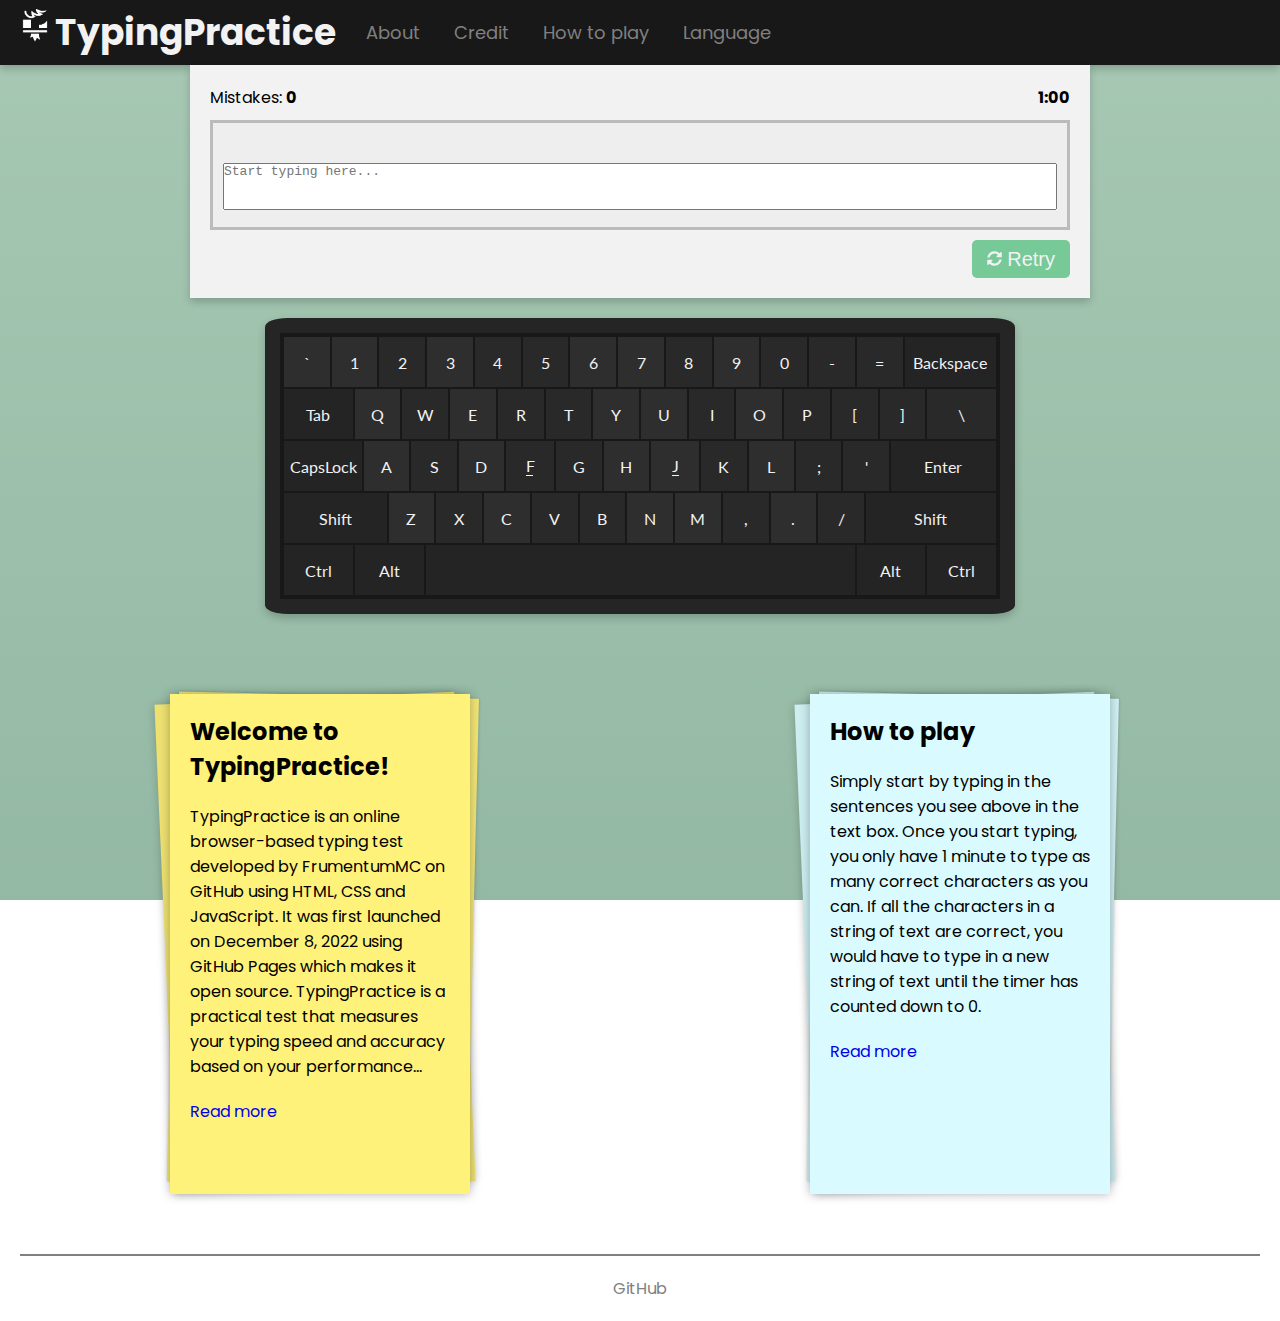
==== commit 99dfd8f5: "Add files via upload" ====
--- a/index.html
+++ b/index.html
@@ -5,16 +5,16 @@
         <meta charset="UTF-8">
         <meta name="viewport" content="width=device-width, initial-scale=1.0">
         <title>TypingPractice</title>
-        <link rel="stylesheet" type="text/css" href="css/style.css">
-        <link rel="icon" type="image/x-icon" href="media/favicon.png">
+        <link rel="stylesheet" type="text/css" href="https://frumentummc.github.io/TypingPractice/css/style.css">
+        <link rel="icon" type="image/x-icon" href="https://frumentummc.github.io/TypingPractice/media/favicon.png">
     </head>
 
     <body>
 
         <header>
             <nav>
-                <a id="home" href="index.html" onmouseover="hover_h1()" onmouseout="unhover_h1()">
-                    <img id="icon" src="media/icon.png" alt="Icon">
+                <a id="home" href="https://frumentummc.github.io/TypingPractice/" onmouseover="hover_h1()" onmouseout="unhover_h1()">
+                    <img id="icon" src="https://frumentummc.github.io/TypingPractice/media/icon.png" alt="Icon">
                     <h1>TypingPractice</h1>
                 </a>
                 <div id="hamburger-menu">
@@ -23,9 +23,9 @@
                     <div class="bar"></div>
                 </div>
                 <div class="nav-responsive">
-                    <a href="about.html">About</a>
-                    <a href="credit.html">Credit</a>
-                    <a href="howtoplay.html">How to play</a>
+                    <a href="https://frumentummc.github.io/TypingPractice/about.html">About</a>
+                    <a href="https://frumentummc.github.io/TypingPractice/credit.html">Credit</a>
+                    <a href="https://frumentummc.github.io/TypingPractice/howtoplay.html">How to play</a>
                     <span id="dropdown">
                         <button class="dropbtn" onclick="languageDropdown()">Language</button>
                         <div class="dropdown-content" id="dropdown-id">
@@ -40,7 +40,7 @@
             <aside id="welcome">
                 <h2>Welcome to TypingPractice!</h2>
                 <p>TypingPractice is an online browser-based typing test developed by FrumentumMC on GitHub using HTML, CSS and JavaScript. It was first launched on December 8, 2022 using GitHub Pages which makes it open source. TypingPractice is a practical test that measures your typing speed and accuracy based on your performance...</p>
-                <a href="about.html">Read more</a>
+                <a href="https://frumentummc.github.io/TypingPractice/about.html">Read more</a>
             </aside>
 
             <section id="practice-area">
@@ -50,7 +50,7 @@
                         <time id="timer"></time>
                     </div>
                     <div id="text-box">
-                        <p id="text-generator"></p>
+                        <p id="text-generator" onmousedown="return false" onselectstart="return false"></p>
                         <textarea id="text-input" rows="3" placeholder="Start typing here..."></textarea>
                     </div>
                     <button id="retry" onclick="resetGame()">
@@ -151,21 +151,21 @@
 
             <aside id="howtoplay">
                 <h2>How to play</h2>
-                <p>Lorem ipsum dolor sit amet consectetur, adipisicing elit. Aspernatur dolorum sed totam amet repellendus ullam laudantium accusamus nobis nulla consequuntur necessitatibus suscipit, doloremque adipisci quos optio tenetur? Ratione, beatae accusamus.</p>
-                <a href="howtoplay.html">Read more</a>
+                <p>Simply start by typing in the sentences you see above in the text box. Once you start typing, you only have 1 minute to type as many correct characters as you can. If all the characters in a string of text are correct, you would have to type in a new string of text until the timer has counted down to 0.</p>
+                <a href="https://frumentummc.github.io/TypingPractice/howtoplay.html">Read more</a>
             </aside>
 
             <section id="aside-fixed">
                 <aside id="welcome-fixed">
                     <h2>Welcome to TypingPractice!</h2>
                     <p>TypingPractice is an online browser-based typing test developed by FrumentumMC on GitHub using HTML, CSS and JavaScript. It was first launched on December 8, 2022 using GitHub Pages which makes it open source. TypingPractice is a practical test that measures your typing speed and accuracy based on your performance...</p>
-                    <a href="about.html">Read more</a>
+                    <a href="https://frumentummc.github.io/TypingPractice/about.html">Read more</a>
                 </aside>
 
                 <aside id="howtoplay-fixed">
                     <h2>How to play</h2>
-                    <p>Lorem ipsum dolor sit amet consectetur, adipisicing elit. Aspernatur dolorum sed totam amet repellendus ullam laudantium accusamus nobis nulla consequuntur necessitatibus suscipit, doloremque adipisci quos optio tenetur? Ratione, beatae accusamus.</p>
-                    <a href="howtoplay.html">Read more</a>
+                    <p>Simply start by typing in the sentences you see above in the text box. Once you start typing, you only have 1 minute to type as many correct characters as you can. If all the characters in a string of text are correct, you would have to type in a new string of text until the timer has counted down to 0.</p>
+                    <a href="https://frumentummc.github.io/TypingPractice/howtoplay.html">Read more</a>
                 </aside>
             </section>
 
@@ -177,9 +177,9 @@
             </footer>
         </main>
 
-        <script type="text/javascript" src="javascript/script.js"></script>
-        <script type="text/javascript" src="javascript/game.js"></script>
-        <script type="text/javascript" src="javascript/keyboard.js"></script>
+        <script type="text/javascript" src="https://frumentummc.github.io/TypingPractice/javascript/script.js"></script>
+        <script type="text/javascript" src="https://frumentummc.github.io/TypingPractice/javascript/game.js"></script>
+        <script type="text/javascript" src="https://frumentummc.github.io/TypingPractice/javascript/keyboard.js"></script>
         <script type="text/javascript" src="https://translate.google.com/translate_a/element.js?cb=googleTranslateElementInit"></script>
     </body>
 
